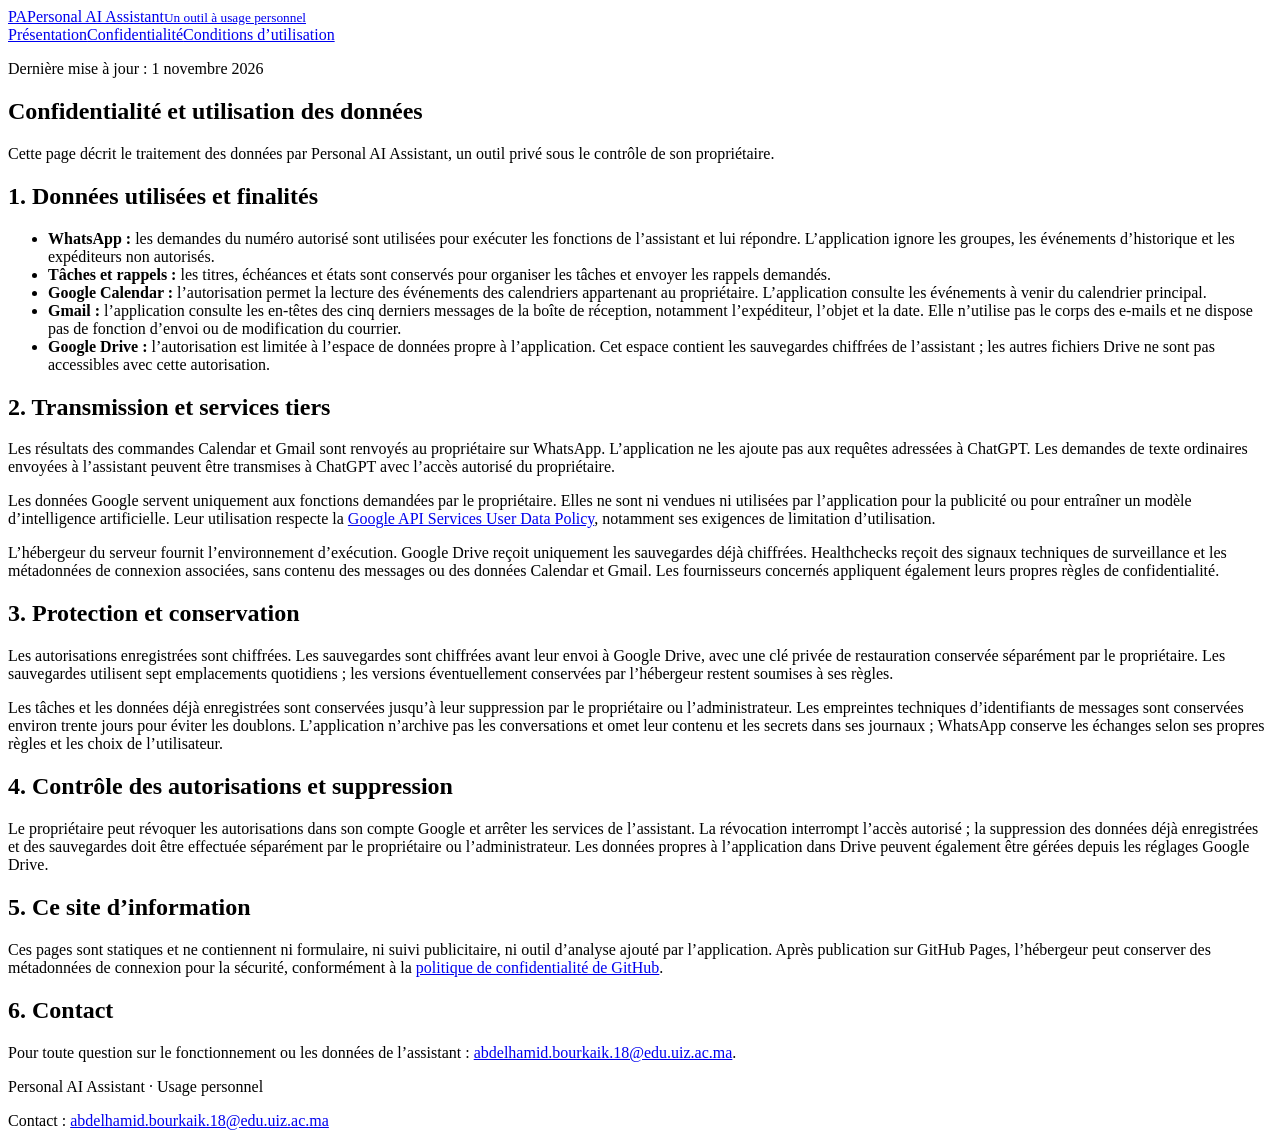
==== privacy.html @ a57219ab "Create privacy.html" ====
<!doctype html><html lang="fr"><head><meta charset="utf-8"><meta name="viewport" content="width=device-width, initial-scale=1"><meta name="description" content="Personal AI Assistant : assistant privé pour les tâches, les rappels et la consultation de données Google autorisées."><title>Confidentialité · Personal AI Assistant</title><link rel="stylesheet" href="styles.css"></head><body><header><a class="brand" href="index.html"><span class="mark" aria-hidden="true">PA</span><span>Personal AI Assistant<small>Un outil à usage personnel</small></span></a><nav aria-label="Navigation principale"><a href="index.html">Présentation</a><a href="privacy.html" aria-current="page">Confidentialité</a><a href="terms.html">Conditions d’utilisation</a></nav></header><main><article class="document"><p class="date">Dernière mise à jour : 1 novembre 2026</p><h1>Confidentialité et utilisation des données</h1><p class="lead">Cette page décrit le traitement des données par Personal AI Assistant, un outil privé sous le contrôle de son propriétaire.</p><h2>1. Données utilisées et finalités</h2><ul><li><strong>WhatsApp :</strong> les demandes du numéro autorisé sont utilisées pour exécuter les fonctions de l’assistant et lui répondre. L’application ignore les groupes, les événements d’historique et les expéditeurs non autorisés.</li><li><strong>Tâches et rappels :</strong> les titres, échéances et états sont conservés pour organiser les tâches et envoyer les rappels demandés.</li><li><strong>Google Calendar :</strong> l’autorisation permet la lecture des événements des calendriers appartenant au propriétaire. L’application consulte les événements à venir du calendrier principal.</li><li><strong>Gmail :</strong> l’application consulte les en-têtes des cinq derniers messages de la boîte de réception, notamment l’expéditeur, l’objet et la date. Elle n’utilise pas le corps des e-mails et ne dispose pas de fonction d’envoi ou de modification du courrier.</li><li><strong>Google Drive :</strong> l’autorisation est limitée à l’espace de données propre à l’application. Cet espace contient les sauvegardes chiffrées de l’assistant ; les autres fichiers Drive ne sont pas accessibles avec cette autorisation.</li></ul><h2>2. Transmission et services tiers</h2><p>Les résultats des commandes Calendar et Gmail sont renvoyés au propriétaire sur WhatsApp. L’application ne les ajoute pas aux requêtes adressées à ChatGPT. Les demandes de texte ordinaires envoyées à l’assistant peuvent être transmises à ChatGPT avec l’accès autorisé du propriétaire.</p><p>Les données Google servent uniquement aux fonctions demandées par le propriétaire. Elles ne sont ni vendues ni utilisées par l’application pour la publicité ou pour entraîner un modèle d’intelligence artificielle. Leur utilisation respecte la <a href="https://developers.google.com/terms/api-services-user-data-policy">Google API Services User Data Policy</a>, notamment ses exigences de limitation d’utilisation.</p><p>L’hébergeur du serveur fournit l’environnement d’exécution. Google Drive reçoit uniquement les sauvegardes déjà chiffrées. Healthchecks reçoit des signaux techniques de surveillance et les métadonnées de connexion associées, sans contenu des messages ou des données Calendar et Gmail. Les fournisseurs concernés appliquent également leurs propres règles de confidentialité.</p><h2>3. Protection et conservation</h2><p>Les autorisations enregistrées sont chiffrées. Les sauvegardes sont chiffrées avant leur envoi à Google Drive, avec une clé privée de restauration conservée séparément par le propriétaire. Les sauvegardes utilisent sept emplacements quotidiens ; les versions éventuellement conservées par l’hébergeur restent soumises à ses règles.</p><p>Les tâches et les données déjà enregistrées sont conservées jusqu’à leur suppression par le propriétaire ou l’administrateur. Les empreintes techniques d’identifiants de messages sont conservées environ trente jours pour éviter les doublons. L’application n’archive pas les conversations et omet leur contenu et les secrets dans ses journaux ; WhatsApp conserve les échanges selon ses propres règles et les choix de l’utilisateur.</p><h2>4. Contrôle des autorisations et suppression</h2><p>Le propriétaire peut révoquer les autorisations dans son compte Google et arrêter les services de l’assistant. La révocation interrompt l’accès autorisé ; la suppression des données déjà enregistrées et des sauvegardes doit être effectuée séparément par le propriétaire ou l’administrateur. Les données propres à l’application dans Drive peuvent également être gérées depuis les réglages Google Drive.</p><h2>5. Ce site d’information</h2><p>Ces pages sont statiques et ne contiennent ni formulaire, ni suivi publicitaire, ni outil d’analyse ajouté par l’application. Après publication sur GitHub Pages, l’hébergeur peut conserver des métadonnées de connexion pour la sécurité, conformément à la <a href="https://docs.github.com/en/site-policy/privacy-policies/github-general-privacy-statement">politique de confidentialité de GitHub</a>.</p><h2>6. Contact</h2><p class="contact">Pour toute question sur le fonctionnement ou les données de l’assistant : <a href="mailto:abdelhamid.bourkaik.18@edu.uiz.ac.ma">abdelhamid.bourkaik.18@edu.uiz.ac.ma</a>.</p></article></main><footer><p>Personal AI Assistant · Usage personnel</p><p class="contact">Contact : <a href="mailto:abdelhamid.bourkaik.18@edu.uiz.ac.ma">abdelhamid.bourkaik.18@edu.uiz.ac.ma</a></p></footer></body></html>
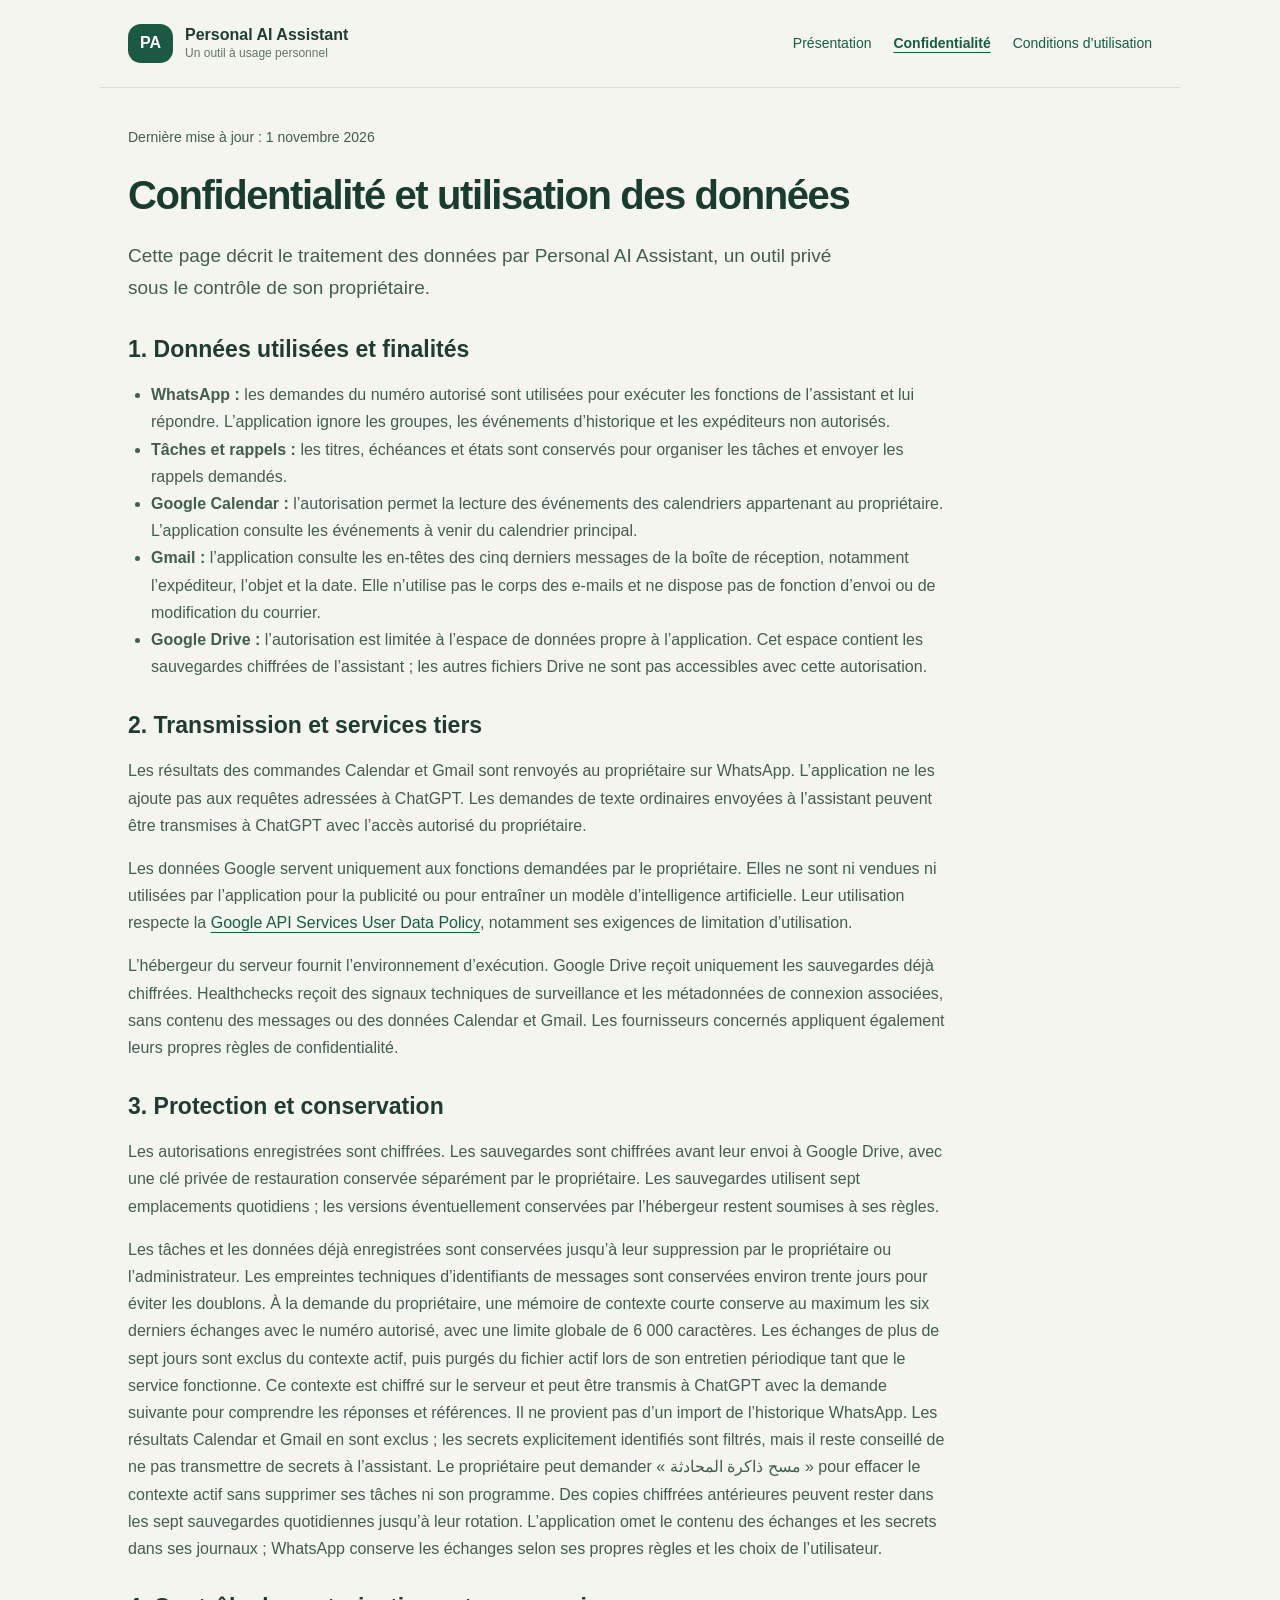
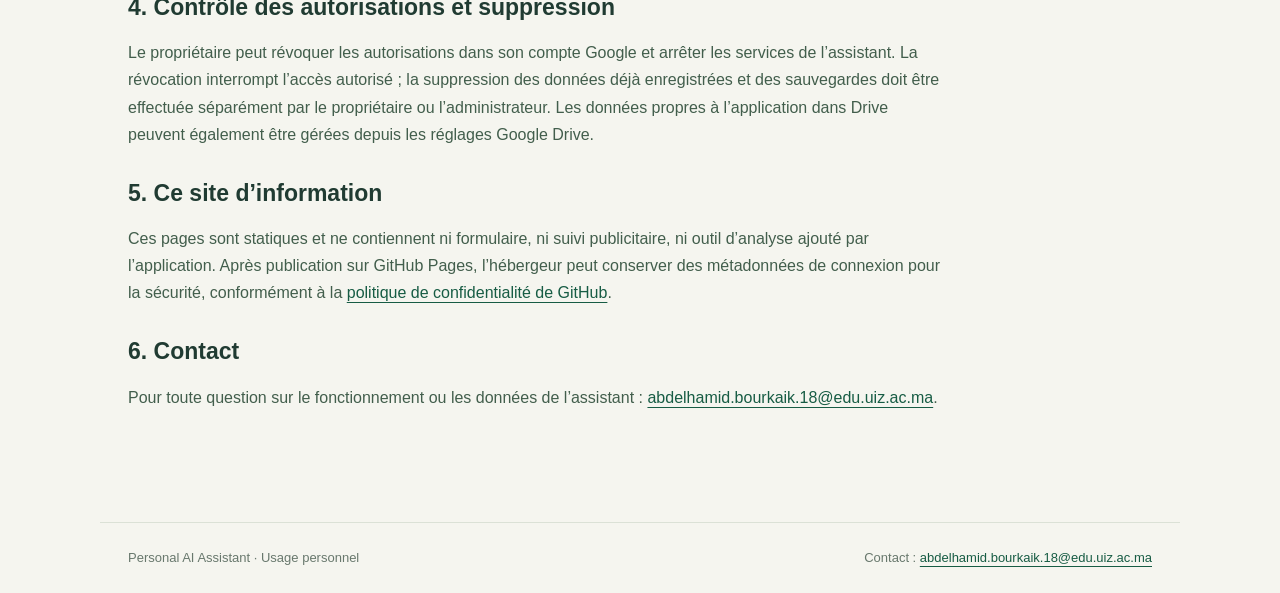
==== commit 9dbcbc7f: "Update privacy.html" ====
--- a/privacy.html
+++ b/privacy.html
@@ -1 +1 @@
-<!doctype html><html lang="fr"><head><meta charset="utf-8"><meta name="viewport" content="width=device-width, initial-scale=1"><meta name="description" content="Personal AI Assistant : assistant privé pour les tâches, les rappels et la consultation de données Google autorisées."><title>Confidentialité · Personal AI Assistant</title><link rel="stylesheet" href="styles.css"></head><body><header><a class="brand" href="index.html"><span class="mark" aria-hidden="true">PA</span><span>Personal AI Assistant<small>Un outil à usage personnel</small></span></a><nav aria-label="Navigation principale"><a href="index.html">Présentation</a><a href="privacy.html" aria-current="page">Confidentialité</a><a href="terms.html">Conditions d’utilisation</a></nav></header><main><article class="document"><p class="date">Dernière mise à jour : 1 novembre 2026</p><h1>Confidentialité et utilisation des données</h1><p class="lead">Cette page décrit le traitement des données par Personal AI Assistant, un outil privé sous le contrôle de son propriétaire.</p><h2>1. Données utilisées et finalités</h2><ul><li><strong>WhatsApp :</strong> les demandes du numéro autorisé sont utilisées pour exécuter les fonctions de l’assistant et lui répondre. L’application ignore les groupes, les événements d’historique et les expéditeurs non autorisés.</li><li><strong>Tâches et rappels :</strong> les titres, échéances et états sont conservés pour organiser les tâches et envoyer les rappels demandés.</li><li><strong>Google Calendar :</strong> l’autorisation permet la lecture des événements des calendriers appartenant au propriétaire. L’application consulte les événements à venir du calendrier principal.</li><li><strong>Gmail :</strong> l’application consulte les en-têtes des cinq derniers messages de la boîte de réception, notamment l’expéditeur, l’objet et la date. Elle n’utilise pas le corps des e-mails et ne dispose pas de fonction d’envoi ou de modification du courrier.</li><li><strong>Google Drive :</strong> l’autorisation est limitée à l’espace de données propre à l’application. Cet espace contient les sauvegardes chiffrées de l’assistant ; les autres fichiers Drive ne sont pas accessibles avec cette autorisation.</li></ul><h2>2. Transmission et services tiers</h2><p>Les résultats des commandes Calendar et Gmail sont renvoyés au propriétaire sur WhatsApp. L’application ne les ajoute pas aux requêtes adressées à ChatGPT. Les demandes de texte ordinaires envoyées à l’assistant peuvent être transmises à ChatGPT avec l’accès autorisé du propriétaire.</p><p>Les données Google servent uniquement aux fonctions demandées par le propriétaire. Elles ne sont ni vendues ni utilisées par l’application pour la publicité ou pour entraîner un modèle d’intelligence artificielle. Leur utilisation respecte la <a href="https://developers.google.com/terms/api-services-user-data-policy">Google API Services User Data Policy</a>, notamment ses exigences de limitation d’utilisation.</p><p>L’hébergeur du serveur fournit l’environnement d’exécution. Google Drive reçoit uniquement les sauvegardes déjà chiffrées. Healthchecks reçoit des signaux techniques de surveillance et les métadonnées de connexion associées, sans contenu des messages ou des données Calendar et Gmail. Les fournisseurs concernés appliquent également leurs propres règles de confidentialité.</p><h2>3. Protection et conservation</h2><p>Les autorisations enregistrées sont chiffrées. Les sauvegardes sont chiffrées avant leur envoi à Google Drive, avec une clé privée de restauration conservée séparément par le propriétaire. Les sauvegardes utilisent sept emplacements quotidiens ; les versions éventuellement conservées par l’hébergeur restent soumises à ses règles.</p><p>Les tâches et les données déjà enregistrées sont conservées jusqu’à leur suppression par le propriétaire ou l’administrateur. Les empreintes techniques d’identifiants de messages sont conservées environ trente jours pour éviter les doublons. L’application n’archive pas les conversations et omet leur contenu et les secrets dans ses journaux ; WhatsApp conserve les échanges selon ses propres règles et les choix de l’utilisateur.</p><h2>4. Contrôle des autorisations et suppression</h2><p>Le propriétaire peut révoquer les autorisations dans son compte Google et arrêter les services de l’assistant. La révocation interrompt l’accès autorisé ; la suppression des données déjà enregistrées et des sauvegardes doit être effectuée séparément par le propriétaire ou l’administrateur. Les données propres à l’application dans Drive peuvent également être gérées depuis les réglages Google Drive.</p><h2>5. Ce site d’information</h2><p>Ces pages sont statiques et ne contiennent ni formulaire, ni suivi publicitaire, ni outil d’analyse ajouté par l’application. Après publication sur GitHub Pages, l’hébergeur peut conserver des métadonnées de connexion pour la sécurité, conformément à la <a href="https://docs.github.com/en/site-policy/privacy-policies/github-general-privacy-statement">politique de confidentialité de GitHub</a>.</p><h2>6. Contact</h2><p class="contact">Pour toute question sur le fonctionnement ou les données de l’assistant : <a href="mailto:abdelhamid.bourkaik.18@edu.uiz.ac.ma">abdelhamid.bourkaik.18@edu.uiz.ac.ma</a>.</p></article></main><footer><p>Personal AI Assistant · Usage personnel</p><p class="contact">Contact : <a href="mailto:abdelhamid.bourkaik.18@edu.uiz.ac.ma">abdelhamid.bourkaik.18@edu.uiz.ac.ma</a></p></footer></body></html>
+<!doctype html><html lang="fr"><head><meta charset="utf-8"><meta name="viewport" content="width=device-width, initial-scale=1"><meta name="description" content="Personal AI Assistant : assistant privé pour les tâches, les rappels et la consultation de données Google autorisées."><title>Confidentialité · Personal AI Assistant</title><link rel="stylesheet" href="styles.css"></head><body><header><a class="brand" href="index.html"><span class="mark" aria-hidden="true">PA</span><span>Personal AI Assistant<small>Un outil à usage personnel</small></span></a><nav aria-label="Navigation principale"><a href="index.html">Présentation</a><a href="privacy.html" aria-current="page">Confidentialité</a><a href="terms.html">Conditions d’utilisation</a></nav></header><main><article class="document"><p class="date">Dernière mise à jour : 1 novembre 2026</p><h1>Confidentialité et utilisation des données</h1><p class="lead">Cette page décrit le traitement des données par Personal AI Assistant, un outil privé sous le contrôle de son propriétaire.</p><h2>1. Données utilisées et finalités</h2><ul><li><strong>WhatsApp :</strong> les demandes du numéro autorisé sont utilisées pour exécuter les fonctions de l’assistant et lui répondre. L’application ignore les groupes, les événements d’historique et les expéditeurs non autorisés.</li><li><strong>Tâches et rappels :</strong> les titres, échéances et états sont conservés pour organiser les tâches et envoyer les rappels demandés.</li><li><strong>Google Calendar :</strong> l’autorisation permet la lecture des événements des calendriers appartenant au propriétaire. L’application consulte les événements à venir du calendrier principal.</li><li><strong>Gmail :</strong> l’application consulte les en-têtes des cinq derniers messages de la boîte de réception, notamment l’expéditeur, l’objet et la date. Elle n’utilise pas le corps des e-mails et ne dispose pas de fonction d’envoi ou de modification du courrier.</li><li><strong>Google Drive :</strong> l’autorisation est limitée à l’espace de données propre à l’application. Cet espace contient les sauvegardes chiffrées de l’assistant ; les autres fichiers Drive ne sont pas accessibles avec cette autorisation.</li></ul><h2>2. Transmission et services tiers</h2><p>Les résultats des commandes Calendar et Gmail sont renvoyés au propriétaire sur WhatsApp. L’application ne les ajoute pas aux requêtes adressées à ChatGPT. Les demandes de texte ordinaires envoyées à l’assistant peuvent être transmises à ChatGPT avec l’accès autorisé du propriétaire.</p><p>Les données Google servent uniquement aux fonctions demandées par le propriétaire. Elles ne sont ni vendues ni utilisées par l’application pour la publicité ou pour entraîner un modèle d’intelligence artificielle. Leur utilisation respecte la <a href="https://developers.google.com/terms/api-services-user-data-policy">Google API Services User Data Policy</a>, notamment ses exigences de limitation d’utilisation.</p><p>L’hébergeur du serveur fournit l’environnement d’exécution. Google Drive reçoit uniquement les sauvegardes déjà chiffrées. Healthchecks reçoit des signaux techniques de surveillance et les métadonnées de connexion associées, sans contenu des messages ou des données Calendar et Gmail. Les fournisseurs concernés appliquent également leurs propres règles de confidentialité.</p><h2>3. Protection et conservation</h2><p>Les autorisations enregistrées sont chiffrées. Les sauvegardes sont chiffrées avant leur envoi à Google Drive, avec une clé privée de restauration conservée séparément par le propriétaire. Les sauvegardes utilisent sept emplacements quotidiens ; les versions éventuellement conservées par l’hébergeur restent soumises à ses règles.</p><p>Les tâches et les données déjà enregistrées sont conservées jusqu’à leur suppression par le propriétaire ou l’administrateur. Les empreintes techniques d’identifiants de messages sont conservées environ trente jours pour éviter les doublons. À la demande du propriétaire, une mémoire de contexte courte conserve au maximum les six derniers échanges avec le numéro autorisé, avec une limite globale de 6 000 caractères. Les échanges de plus de sept jours sont exclus du contexte actif, puis purgés du fichier actif lors de son entretien périodique tant que le service fonctionne. Ce contexte est chiffré sur le serveur et peut être transmis à ChatGPT avec la demande suivante pour comprendre les réponses et références. Il ne provient pas d’un import de l’historique WhatsApp. Les résultats Calendar et Gmail en sont exclus ; les secrets explicitement identifiés sont filtrés, mais il reste conseillé de ne pas transmettre de secrets à l’assistant. Le propriétaire peut demander « مسح ذاكرة المحادثة » pour effacer le contexte actif sans supprimer ses tâches ni son programme. Des copies chiffrées antérieures peuvent rester dans les sept sauvegardes quotidiennes jusqu’à leur rotation. L’application omet le contenu des échanges et les secrets dans ses journaux ; WhatsApp conserve les échanges selon ses propres règles et les choix de l’utilisateur.</p><h2>4. Contrôle des autorisations et suppression</h2><p>Le propriétaire peut révoquer les autorisations dans son compte Google et arrêter les services de l’assistant. La révocation interrompt l’accès autorisé ; la suppression des données déjà enregistrées et des sauvegardes doit être effectuée séparément par le propriétaire ou l’administrateur. Les données propres à l’application dans Drive peuvent également être gérées depuis les réglages Google Drive.</p><h2>5. Ce site d’information</h2><p>Ces pages sont statiques et ne contiennent ni formulaire, ni suivi publicitaire, ni outil d’analyse ajouté par l’application. Après publication sur GitHub Pages, l’hébergeur peut conserver des métadonnées de connexion pour la sécurité, conformément à la <a href="https://docs.github.com/en/site-policy/privacy-policies/github-general-privacy-statement">politique de confidentialité de GitHub</a>.</p><h2>6. Contact</h2><p class="contact">Pour toute question sur le fonctionnement ou les données de l’assistant : <a href="mailto:abdelhamid.bourkaik.18@edu.uiz.ac.ma">abdelhamid.bourkaik.18@edu.uiz.ac.ma</a>.</p></article></main><footer><p>Personal AI Assistant · Usage personnel</p><p class="contact">Contact : <a href="mailto:abdelhamid.bourkaik.18@edu.uiz.ac.ma">abdelhamid.bourkaik.18@edu.uiz.ac.ma</a></p></footer></body></html>
--- a/styles.css
+++ b/styles.css
@@ -0,0 +1 @@
+*{box-sizing:border-box}html{color-scheme:light}body{margin:0;background:#f5f5ef;color:#203b32;font-family:Segoe UI,Arial,sans-serif;line-height:1.7}a{color:#175c44;text-underline-offset:4px}a:hover{color:#0a3e2c}a:focus-visible{outline:3px solid #d7ac50;outline-offset:5px}header,main,footer{max-width:1080px;margin:auto;padding:24px 28px}header{display:flex;align-items:center;justify-content:space-between;gap:24px;border-bottom:1px solid #dbe1d6}.brand{display:flex;gap:12px;align-items:center;color:#203b32;text-decoration:none;font-weight:700;line-height:1.3}.mark{background:#1b5944;color:white;border-radius:13px;padding:9px 12px;font-size:16px}.brand small{display:block;font-size:12px;font-weight:400;color:#627468}nav{display:flex;gap:22px;font-size:14px;flex-wrap:wrap}nav a{text-decoration:none}nav a[aria-current=page]{font-weight:700;text-decoration:underline}.hero{padding:60px 0 36px;max-width:840px}.tag{font-size:12px;letter-spacing:.07em;text-transform:uppercase;background:#e4eddf;color:#345b3d;border:1px solid #cbdcc6;display:inline-block;border-radius:30px;padding:5px 13px}h1{font-size:clamp(32px,5vw,52px);line-height:1.15;letter-spacing:-1.4px;margin:22px 0;color:#193c2e}h2{font-size:23px;line-height:1.35;margin:30px 0 10px}h3{font-size:18px;margin:0 0 10px}.lead{font-size:19px;color:#526759;max-width:740px}.grid{display:grid;grid-template-columns:repeat(3,1fr);gap:18px;margin:10px 0 32px}.card{background:#fff;border:1px solid #dce4d8;border-radius:18px;padding:26px}.number{font-size:12px;font-weight:700;color:#66846a;margin-bottom:16px;display:block}.card p{margin-bottom:0;color:#5c6e61}.note{background:#e9eee2;border-left:4px solid #6d8c66;border-radius:0 14px 14px 0;padding:24px 28px;margin:26px 0}.note h2{margin:0 0 10px;font-size:20px}.document{max-width:820px;padding-bottom:36px}.document h1{font-size:40px}.document p,.document li{color:#425e4c}.document ul{padding-left:23px}footer{border-top:1px solid #dbe1d6;margin-top:35px;font-size:13px;color:#68786d;display:flex;gap:22px;justify-content:space-between;flex-wrap:wrap}footer p{margin:0}.date{color:#6c7b6c;font-size:14px}.contact{overflow-wrap:anywhere}.link-row{display:flex;gap:24px;flex-wrap:wrap;margin:25px 0}@media(max-width:680px){header{align-items:flex-start;flex-direction:column;gap:18px}header,main,footer{padding:20px}.hero{padding:35px 0 20px}.grid{grid-template-columns:1fr;gap:12px}.card{padding:22px}.lead{font-size:17px}.document h1{font-size:32px}.note{padding:20px}nav{gap:18px}footer{margin-top:20px}}
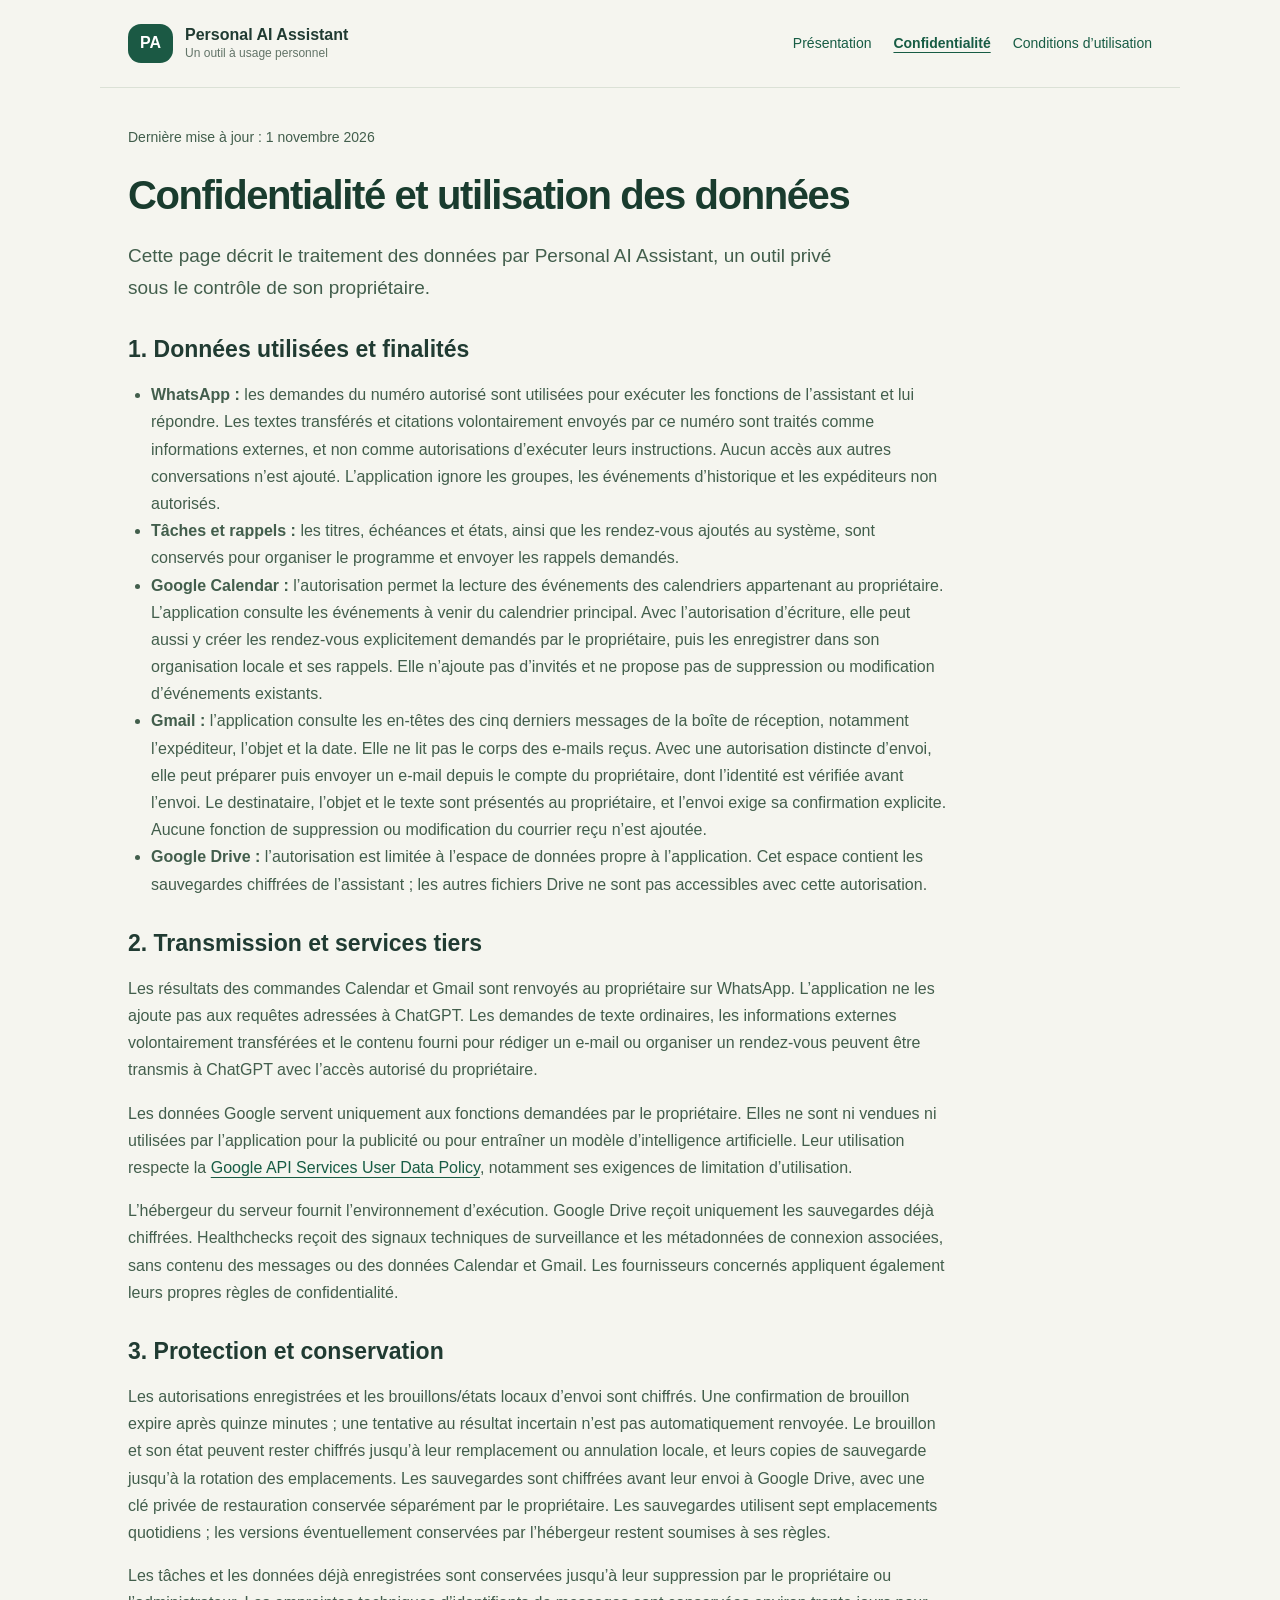
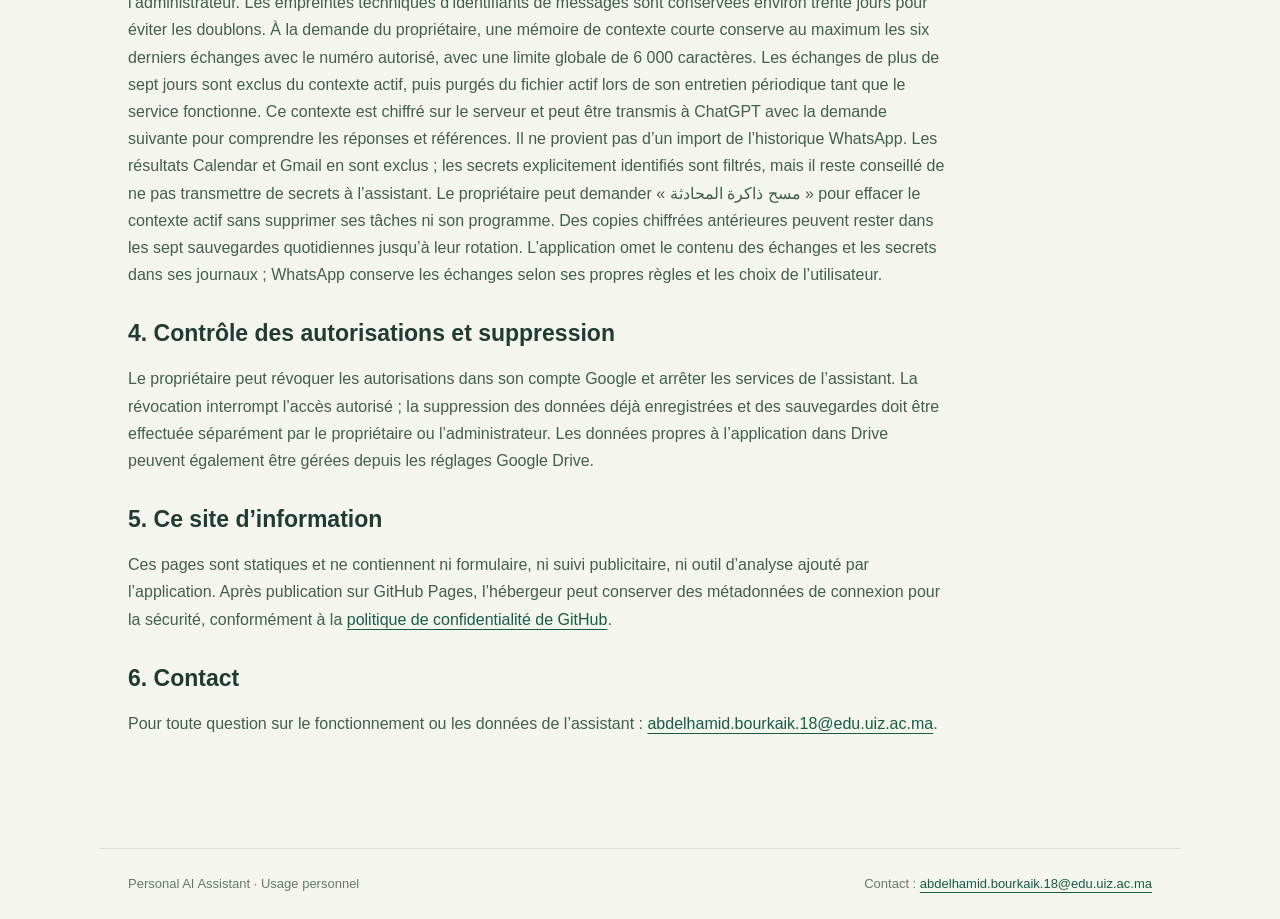
==== commit 2c709130: "Update privacy.html" ====
--- a/privacy.html
+++ b/privacy.html
@@ -1 +1 @@
-<!doctype html><html lang="fr"><head><meta charset="utf-8"><meta name="viewport" content="width=device-width, initial-scale=1"><meta name="description" content="Personal AI Assistant : assistant privé pour les tâches, les rappels et la consultation de données Google autorisées."><title>Confidentialité · Personal AI Assistant</title><link rel="stylesheet" href="styles.css"></head><body><header><a class="brand" href="index.html"><span class="mark" aria-hidden="true">PA</span><span>Personal AI Assistant<small>Un outil à usage personnel</small></span></a><nav aria-label="Navigation principale"><a href="index.html">Présentation</a><a href="privacy.html" aria-current="page">Confidentialité</a><a href="terms.html">Conditions d’utilisation</a></nav></header><main><article class="document"><p class="date">Dernière mise à jour : 1 novembre 2026</p><h1>Confidentialité et utilisation des données</h1><p class="lead">Cette page décrit le traitement des données par Personal AI Assistant, un outil privé sous le contrôle de son propriétaire.</p><h2>1. Données utilisées et finalités</h2><ul><li><strong>WhatsApp :</strong> les demandes du numéro autorisé sont utilisées pour exécuter les fonctions de l’assistant et lui répondre. L’application ignore les groupes, les événements d’historique et les expéditeurs non autorisés.</li><li><strong>Tâches et rappels :</strong> les titres, échéances et états sont conservés pour organiser les tâches et envoyer les rappels demandés.</li><li><strong>Google Calendar :</strong> l’autorisation permet la lecture des événements des calendriers appartenant au propriétaire. L’application consulte les événements à venir du calendrier principal.</li><li><strong>Gmail :</strong> l’application consulte les en-têtes des cinq derniers messages de la boîte de réception, notamment l’expéditeur, l’objet et la date. Elle n’utilise pas le corps des e-mails et ne dispose pas de fonction d’envoi ou de modification du courrier.</li><li><strong>Google Drive :</strong> l’autorisation est limitée à l’espace de données propre à l’application. Cet espace contient les sauvegardes chiffrées de l’assistant ; les autres fichiers Drive ne sont pas accessibles avec cette autorisation.</li></ul><h2>2. Transmission et services tiers</h2><p>Les résultats des commandes Calendar et Gmail sont renvoyés au propriétaire sur WhatsApp. L’application ne les ajoute pas aux requêtes adressées à ChatGPT. Les demandes de texte ordinaires envoyées à l’assistant peuvent être transmises à ChatGPT avec l’accès autorisé du propriétaire.</p><p>Les données Google servent uniquement aux fonctions demandées par le propriétaire. Elles ne sont ni vendues ni utilisées par l’application pour la publicité ou pour entraîner un modèle d’intelligence artificielle. Leur utilisation respecte la <a href="https://developers.google.com/terms/api-services-user-data-policy">Google API Services User Data Policy</a>, notamment ses exigences de limitation d’utilisation.</p><p>L’hébergeur du serveur fournit l’environnement d’exécution. Google Drive reçoit uniquement les sauvegardes déjà chiffrées. Healthchecks reçoit des signaux techniques de surveillance et les métadonnées de connexion associées, sans contenu des messages ou des données Calendar et Gmail. Les fournisseurs concernés appliquent également leurs propres règles de confidentialité.</p><h2>3. Protection et conservation</h2><p>Les autorisations enregistrées sont chiffrées. Les sauvegardes sont chiffrées avant leur envoi à Google Drive, avec une clé privée de restauration conservée séparément par le propriétaire. Les sauvegardes utilisent sept emplacements quotidiens ; les versions éventuellement conservées par l’hébergeur restent soumises à ses règles.</p><p>Les tâches et les données déjà enregistrées sont conservées jusqu’à leur suppression par le propriétaire ou l’administrateur. Les empreintes techniques d’identifiants de messages sont conservées environ trente jours pour éviter les doublons. À la demande du propriétaire, une mémoire de contexte courte conserve au maximum les six derniers échanges avec le numéro autorisé, avec une limite globale de 6 000 caractères. Les échanges de plus de sept jours sont exclus du contexte actif, puis purgés du fichier actif lors de son entretien périodique tant que le service fonctionne. Ce contexte est chiffré sur le serveur et peut être transmis à ChatGPT avec la demande suivante pour comprendre les réponses et références. Il ne provient pas d’un import de l’historique WhatsApp. Les résultats Calendar et Gmail en sont exclus ; les secrets explicitement identifiés sont filtrés, mais il reste conseillé de ne pas transmettre de secrets à l’assistant. Le propriétaire peut demander « مسح ذاكرة المحادثة » pour effacer le contexte actif sans supprimer ses tâches ni son programme. Des copies chiffrées antérieures peuvent rester dans les sept sauvegardes quotidiennes jusqu’à leur rotation. L’application omet le contenu des échanges et les secrets dans ses journaux ; WhatsApp conserve les échanges selon ses propres règles et les choix de l’utilisateur.</p><h2>4. Contrôle des autorisations et suppression</h2><p>Le propriétaire peut révoquer les autorisations dans son compte Google et arrêter les services de l’assistant. La révocation interrompt l’accès autorisé ; la suppression des données déjà enregistrées et des sauvegardes doit être effectuée séparément par le propriétaire ou l’administrateur. Les données propres à l’application dans Drive peuvent également être gérées depuis les réglages Google Drive.</p><h2>5. Ce site d’information</h2><p>Ces pages sont statiques et ne contiennent ni formulaire, ni suivi publicitaire, ni outil d’analyse ajouté par l’application. Après publication sur GitHub Pages, l’hébergeur peut conserver des métadonnées de connexion pour la sécurité, conformément à la <a href="https://docs.github.com/en/site-policy/privacy-policies/github-general-privacy-statement">politique de confidentialité de GitHub</a>.</p><h2>6. Contact</h2><p class="contact">Pour toute question sur le fonctionnement ou les données de l’assistant : <a href="mailto:abdelhamid.bourkaik.18@edu.uiz.ac.ma">abdelhamid.bourkaik.18@edu.uiz.ac.ma</a>.</p></article></main><footer><p>Personal AI Assistant · Usage personnel</p><p class="contact">Contact : <a href="mailto:abdelhamid.bourkaik.18@edu.uiz.ac.ma">abdelhamid.bourkaik.18@edu.uiz.ac.ma</a></p></footer></body></html>
+<!doctype html><html lang="fr"><head><meta charset="utf-8"><meta name="viewport" content="width=device-width, initial-scale=1"><meta name="description" content="Personal AI Assistant : assistant privé pour les tâches, les rappels et la consultation de données Google autorisées."><title>Confidentialité · Personal AI Assistant</title><link rel="stylesheet" href="styles.css"></head><body><header><a class="brand" href="index.html"><span class="mark" aria-hidden="true">PA</span><span>Personal AI Assistant<small>Un outil à usage personnel</small></span></a><nav aria-label="Navigation principale"><a href="index.html">Présentation</a><a href="privacy.html" aria-current="page">Confidentialité</a><a href="terms.html">Conditions d’utilisation</a></nav></header><main><article class="document"><p class="date">Dernière mise à jour : 1 novembre 2026</p><h1>Confidentialité et utilisation des données</h1><p class="lead">Cette page décrit le traitement des données par Personal AI Assistant, un outil privé sous le contrôle de son propriétaire.</p><h2>1. Données utilisées et finalités</h2><ul><li><strong>WhatsApp :</strong> les demandes du numéro autorisé sont utilisées pour exécuter les fonctions de l’assistant et lui répondre. Les textes transférés et citations volontairement envoyés par ce numéro sont traités comme informations externes, et non comme autorisations d’exécuter leurs instructions. Aucun accès aux autres conversations n’est ajouté. L’application ignore les groupes, les événements d’historique et les expéditeurs non autorisés.</li><li><strong>Tâches et rappels :</strong> les titres, échéances et états, ainsi que les rendez-vous ajoutés au système, sont conservés pour organiser le programme et envoyer les rappels demandés.</li><li><strong>Google Calendar :</strong> l’autorisation permet la lecture des événements des calendriers appartenant au propriétaire. L’application consulte les événements à venir du calendrier principal. Avec l’autorisation d’écriture, elle peut aussi y créer les rendez-vous explicitement demandés par le propriétaire, puis les enregistrer dans son organisation locale et ses rappels. Elle n’ajoute pas d’invités et ne propose pas de suppression ou modification d’événements existants.</li><li><strong>Gmail :</strong> l’application consulte les en-têtes des cinq derniers messages de la boîte de réception, notamment l’expéditeur, l’objet et la date. Elle ne lit pas le corps des e-mails reçus. Avec une autorisation distincte d’envoi, elle peut préparer puis envoyer un e-mail depuis le compte du propriétaire, dont l’identité est vérifiée avant l’envoi. Le destinataire, l’objet et le texte sont présentés au propriétaire, et l’envoi exige sa confirmation explicite. Aucune fonction de suppression ou modification du courrier reçu n’est ajoutée.</li><li><strong>Google Drive :</strong> l’autorisation est limitée à l’espace de données propre à l’application. Cet espace contient les sauvegardes chiffrées de l’assistant ; les autres fichiers Drive ne sont pas accessibles avec cette autorisation.</li></ul><h2>2. Transmission et services tiers</h2><p>Les résultats des commandes Calendar et Gmail sont renvoyés au propriétaire sur WhatsApp. L’application ne les ajoute pas aux requêtes adressées à ChatGPT. Les demandes de texte ordinaires, les informations externes volontairement transférées et le contenu fourni pour rédiger un e-mail ou organiser un rendez-vous peuvent être transmis à ChatGPT avec l’accès autorisé du propriétaire.</p><p>Les données Google servent uniquement aux fonctions demandées par le propriétaire. Elles ne sont ni vendues ni utilisées par l’application pour la publicité ou pour entraîner un modèle d’intelligence artificielle. Leur utilisation respecte la <a href="https://developers.google.com/terms/api-services-user-data-policy">Google API Services User Data Policy</a>, notamment ses exigences de limitation d’utilisation.</p><p>L’hébergeur du serveur fournit l’environnement d’exécution. Google Drive reçoit uniquement les sauvegardes déjà chiffrées. Healthchecks reçoit des signaux techniques de surveillance et les métadonnées de connexion associées, sans contenu des messages ou des données Calendar et Gmail. Les fournisseurs concernés appliquent également leurs propres règles de confidentialité.</p><h2>3. Protection et conservation</h2><p>Les autorisations enregistrées et les brouillons/états locaux d’envoi sont chiffrés. Une confirmation de brouillon expire après quinze minutes ; une tentative au résultat incertain n’est pas automatiquement renvoyée. Le brouillon et son état peuvent rester chiffrés jusqu’à leur remplacement ou annulation locale, et leurs copies de sauvegarde jusqu’à la rotation des emplacements. Les sauvegardes sont chiffrées avant leur envoi à Google Drive, avec une clé privée de restauration conservée séparément par le propriétaire. Les sauvegardes utilisent sept emplacements quotidiens ; les versions éventuellement conservées par l’hébergeur restent soumises à ses règles.</p><p>Les tâches et les données déjà enregistrées sont conservées jusqu’à leur suppression par le propriétaire ou l’administrateur. Les empreintes techniques d’identifiants de messages sont conservées environ trente jours pour éviter les doublons. À la demande du propriétaire, une mémoire de contexte courte conserve au maximum les six derniers échanges avec le numéro autorisé, avec une limite globale de 6 000 caractères. Les échanges de plus de sept jours sont exclus du contexte actif, puis purgés du fichier actif lors de son entretien périodique tant que le service fonctionne. Ce contexte est chiffré sur le serveur et peut être transmis à ChatGPT avec la demande suivante pour comprendre les réponses et références. Il ne provient pas d’un import de l’historique WhatsApp. Les résultats Calendar et Gmail en sont exclus ; les secrets explicitement identifiés sont filtrés, mais il reste conseillé de ne pas transmettre de secrets à l’assistant. Le propriétaire peut demander « مسح ذاكرة المحادثة » pour effacer le contexte actif sans supprimer ses tâches ni son programme. Des copies chiffrées antérieures peuvent rester dans les sept sauvegardes quotidiennes jusqu’à leur rotation. L’application omet le contenu des échanges et les secrets dans ses journaux ; WhatsApp conserve les échanges selon ses propres règles et les choix de l’utilisateur.</p><h2>4. Contrôle des autorisations et suppression</h2><p>Le propriétaire peut révoquer les autorisations dans son compte Google et arrêter les services de l’assistant. La révocation interrompt l’accès autorisé ; la suppression des données déjà enregistrées et des sauvegardes doit être effectuée séparément par le propriétaire ou l’administrateur. Les données propres à l’application dans Drive peuvent également être gérées depuis les réglages Google Drive.</p><h2>5. Ce site d’information</h2><p>Ces pages sont statiques et ne contiennent ni formulaire, ni suivi publicitaire, ni outil d’analyse ajouté par l’application. Après publication sur GitHub Pages, l’hébergeur peut conserver des métadonnées de connexion pour la sécurité, conformément à la <a href="https://docs.github.com/en/site-policy/privacy-policies/github-general-privacy-statement">politique de confidentialité de GitHub</a>.</p><h2>6. Contact</h2><p class="contact">Pour toute question sur le fonctionnement ou les données de l’assistant : <a href="mailto:abdelhamid.bourkaik.18@edu.uiz.ac.ma">abdelhamid.bourkaik.18@edu.uiz.ac.ma</a>.</p></article></main><footer><p>Personal AI Assistant · Usage personnel</p><p class="contact">Contact : <a href="mailto:abdelhamid.bourkaik.18@edu.uiz.ac.ma">abdelhamid.bourkaik.18@edu.uiz.ac.ma</a></p></footer></body></html>
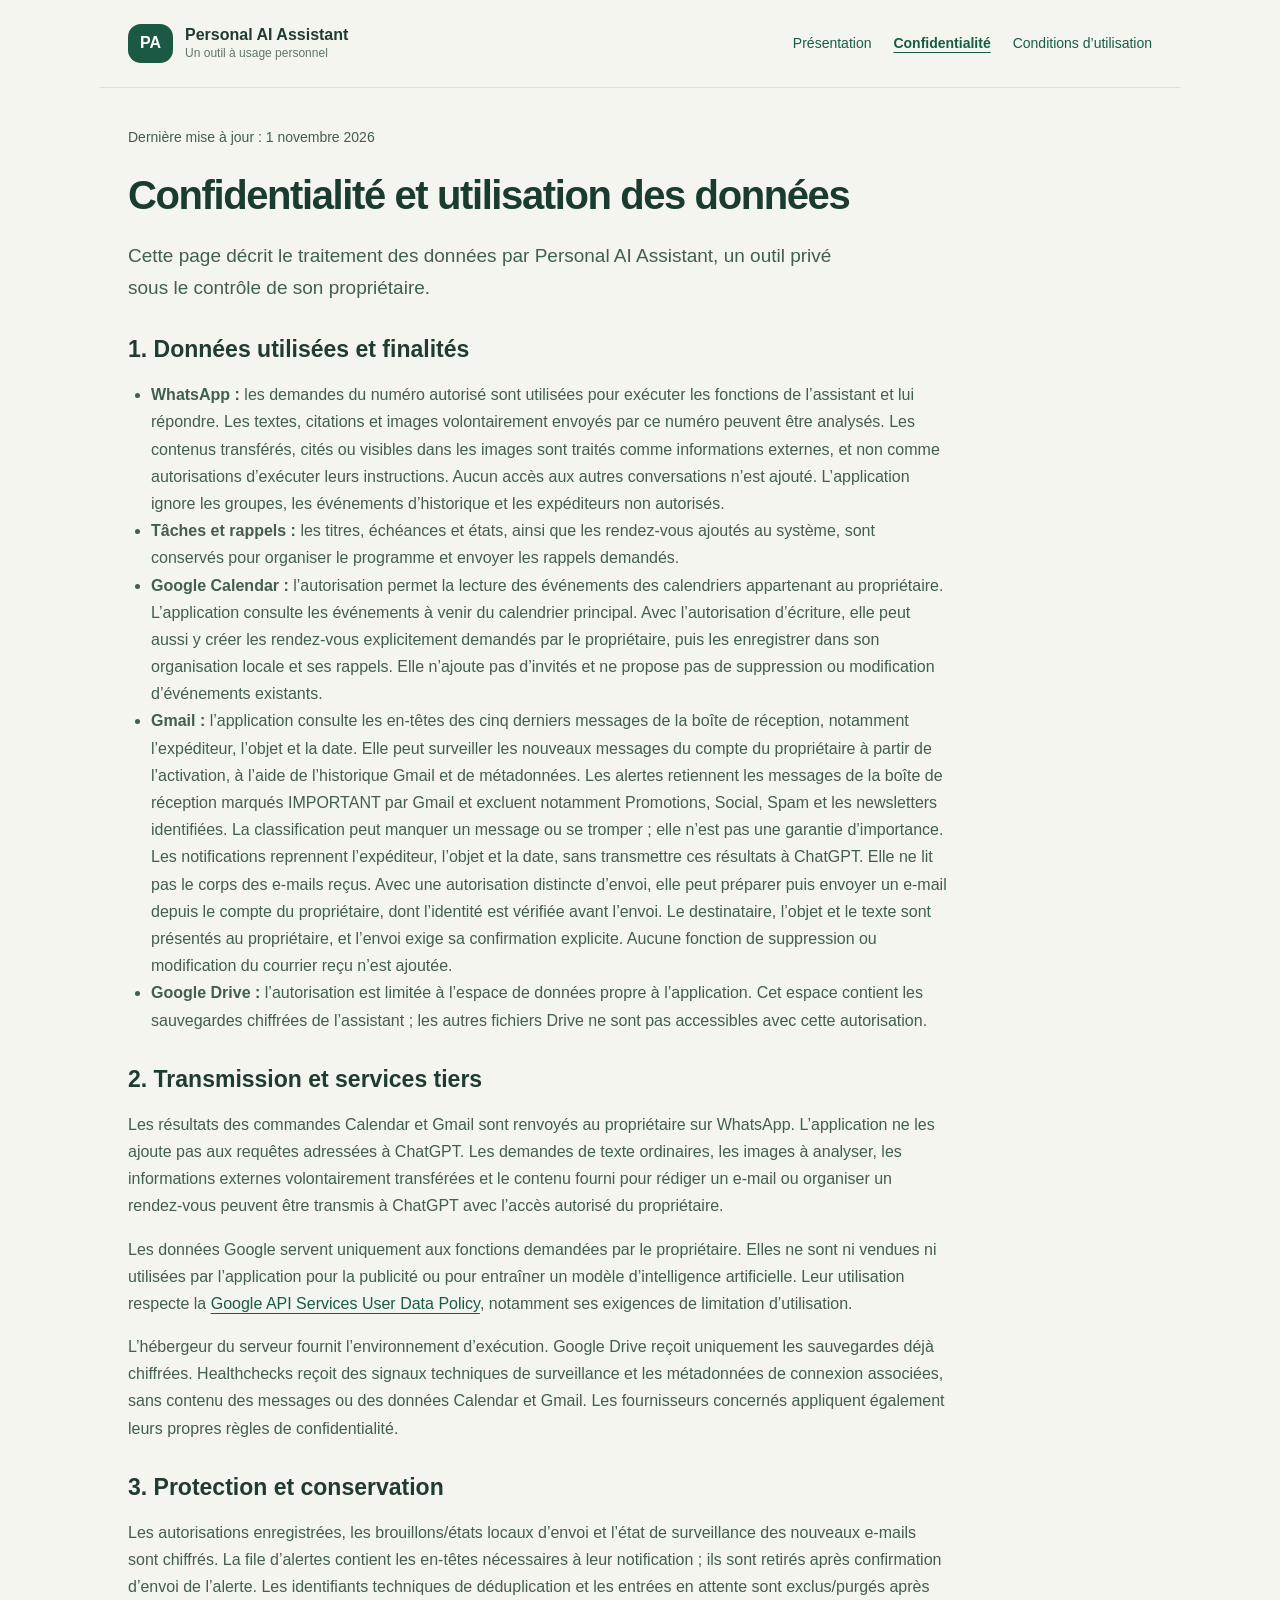
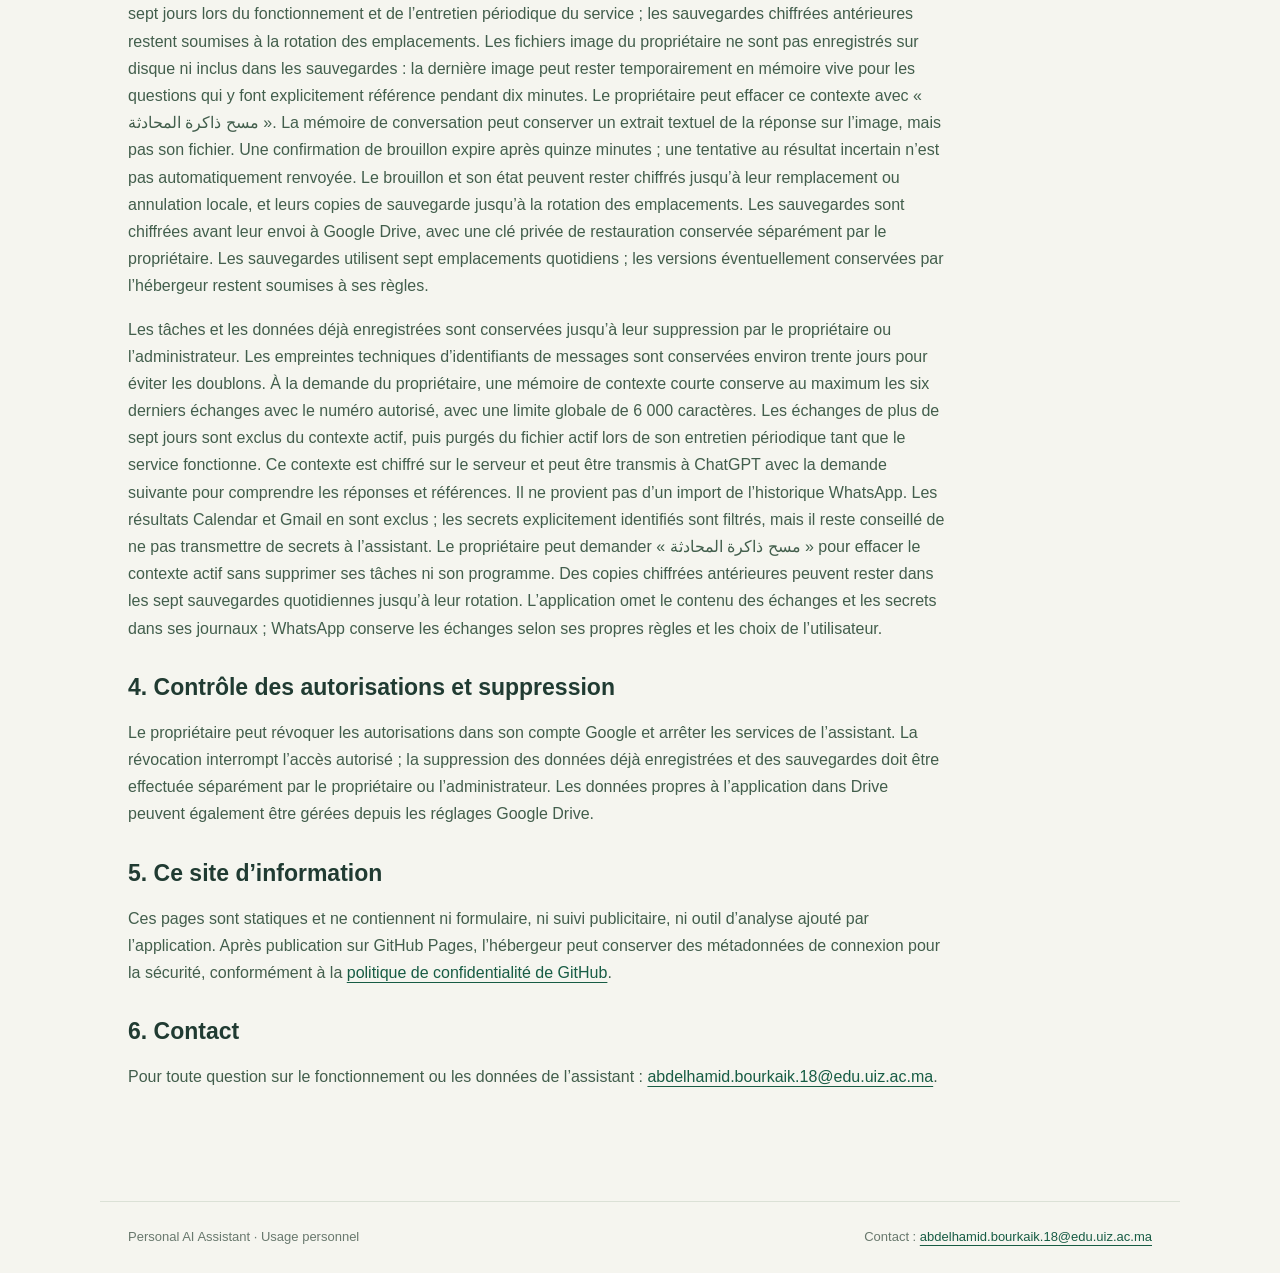
==== commit 486d5c3a: "Update privacy.html" ====
--- a/privacy.html
+++ b/privacy.html
@@ -1 +1 @@
-<!doctype html><html lang="fr"><head><meta charset="utf-8"><meta name="viewport" content="width=device-width, initial-scale=1"><meta name="description" content="Personal AI Assistant : assistant privé pour les tâches, les rappels et la consultation de données Google autorisées."><title>Confidentialité · Personal AI Assistant</title><link rel="stylesheet" href="styles.css"></head><body><header><a class="brand" href="index.html"><span class="mark" aria-hidden="true">PA</span><span>Personal AI Assistant<small>Un outil à usage personnel</small></span></a><nav aria-label="Navigation principale"><a href="index.html">Présentation</a><a href="privacy.html" aria-current="page">Confidentialité</a><a href="terms.html">Conditions d’utilisation</a></nav></header><main><article class="document"><p class="date">Dernière mise à jour : 1 novembre 2026</p><h1>Confidentialité et utilisation des données</h1><p class="lead">Cette page décrit le traitement des données par Personal AI Assistant, un outil privé sous le contrôle de son propriétaire.</p><h2>1. Données utilisées et finalités</h2><ul><li><strong>WhatsApp :</strong> les demandes du numéro autorisé sont utilisées pour exécuter les fonctions de l’assistant et lui répondre. Les textes transférés et citations volontairement envoyés par ce numéro sont traités comme informations externes, et non comme autorisations d’exécuter leurs instructions. Aucun accès aux autres conversations n’est ajouté. L’application ignore les groupes, les événements d’historique et les expéditeurs non autorisés.</li><li><strong>Tâches et rappels :</strong> les titres, échéances et états, ainsi que les rendez-vous ajoutés au système, sont conservés pour organiser le programme et envoyer les rappels demandés.</li><li><strong>Google Calendar :</strong> l’autorisation permet la lecture des événements des calendriers appartenant au propriétaire. L’application consulte les événements à venir du calendrier principal. Avec l’autorisation d’écriture, elle peut aussi y créer les rendez-vous explicitement demandés par le propriétaire, puis les enregistrer dans son organisation locale et ses rappels. Elle n’ajoute pas d’invités et ne propose pas de suppression ou modification d’événements existants.</li><li><strong>Gmail :</strong> l’application consulte les en-têtes des cinq derniers messages de la boîte de réception, notamment l’expéditeur, l’objet et la date. Elle ne lit pas le corps des e-mails reçus. Avec une autorisation distincte d’envoi, elle peut préparer puis envoyer un e-mail depuis le compte du propriétaire, dont l’identité est vérifiée avant l’envoi. Le destinataire, l’objet et le texte sont présentés au propriétaire, et l’envoi exige sa confirmation explicite. Aucune fonction de suppression ou modification du courrier reçu n’est ajoutée.</li><li><strong>Google Drive :</strong> l’autorisation est limitée à l’espace de données propre à l’application. Cet espace contient les sauvegardes chiffrées de l’assistant ; les autres fichiers Drive ne sont pas accessibles avec cette autorisation.</li></ul><h2>2. Transmission et services tiers</h2><p>Les résultats des commandes Calendar et Gmail sont renvoyés au propriétaire sur WhatsApp. L’application ne les ajoute pas aux requêtes adressées à ChatGPT. Les demandes de texte ordinaires, les informations externes volontairement transférées et le contenu fourni pour rédiger un e-mail ou organiser un rendez-vous peuvent être transmis à ChatGPT avec l’accès autorisé du propriétaire.</p><p>Les données Google servent uniquement aux fonctions demandées par le propriétaire. Elles ne sont ni vendues ni utilisées par l’application pour la publicité ou pour entraîner un modèle d’intelligence artificielle. Leur utilisation respecte la <a href="https://developers.google.com/terms/api-services-user-data-policy">Google API Services User Data Policy</a>, notamment ses exigences de limitation d’utilisation.</p><p>L’hébergeur du serveur fournit l’environnement d’exécution. Google Drive reçoit uniquement les sauvegardes déjà chiffrées. Healthchecks reçoit des signaux techniques de surveillance et les métadonnées de connexion associées, sans contenu des messages ou des données Calendar et Gmail. Les fournisseurs concernés appliquent également leurs propres règles de confidentialité.</p><h2>3. Protection et conservation</h2><p>Les autorisations enregistrées et les brouillons/états locaux d’envoi sont chiffrés. Une confirmation de brouillon expire après quinze minutes ; une tentative au résultat incertain n’est pas automatiquement renvoyée. Le brouillon et son état peuvent rester chiffrés jusqu’à leur remplacement ou annulation locale, et leurs copies de sauvegarde jusqu’à la rotation des emplacements. Les sauvegardes sont chiffrées avant leur envoi à Google Drive, avec une clé privée de restauration conservée séparément par le propriétaire. Les sauvegardes utilisent sept emplacements quotidiens ; les versions éventuellement conservées par l’hébergeur restent soumises à ses règles.</p><p>Les tâches et les données déjà enregistrées sont conservées jusqu’à leur suppression par le propriétaire ou l’administrateur. Les empreintes techniques d’identifiants de messages sont conservées environ trente jours pour éviter les doublons. À la demande du propriétaire, une mémoire de contexte courte conserve au maximum les six derniers échanges avec le numéro autorisé, avec une limite globale de 6 000 caractères. Les échanges de plus de sept jours sont exclus du contexte actif, puis purgés du fichier actif lors de son entretien périodique tant que le service fonctionne. Ce contexte est chiffré sur le serveur et peut être transmis à ChatGPT avec la demande suivante pour comprendre les réponses et références. Il ne provient pas d’un import de l’historique WhatsApp. Les résultats Calendar et Gmail en sont exclus ; les secrets explicitement identifiés sont filtrés, mais il reste conseillé de ne pas transmettre de secrets à l’assistant. Le propriétaire peut demander « مسح ذاكرة المحادثة » pour effacer le contexte actif sans supprimer ses tâches ni son programme. Des copies chiffrées antérieures peuvent rester dans les sept sauvegardes quotidiennes jusqu’à leur rotation. L’application omet le contenu des échanges et les secrets dans ses journaux ; WhatsApp conserve les échanges selon ses propres règles et les choix de l’utilisateur.</p><h2>4. Contrôle des autorisations et suppression</h2><p>Le propriétaire peut révoquer les autorisations dans son compte Google et arrêter les services de l’assistant. La révocation interrompt l’accès autorisé ; la suppression des données déjà enregistrées et des sauvegardes doit être effectuée séparément par le propriétaire ou l’administrateur. Les données propres à l’application dans Drive peuvent également être gérées depuis les réglages Google Drive.</p><h2>5. Ce site d’information</h2><p>Ces pages sont statiques et ne contiennent ni formulaire, ni suivi publicitaire, ni outil d’analyse ajouté par l’application. Après publication sur GitHub Pages, l’hébergeur peut conserver des métadonnées de connexion pour la sécurité, conformément à la <a href="https://docs.github.com/en/site-policy/privacy-policies/github-general-privacy-statement">politique de confidentialité de GitHub</a>.</p><h2>6. Contact</h2><p class="contact">Pour toute question sur le fonctionnement ou les données de l’assistant : <a href="mailto:abdelhamid.bourkaik.18@edu.uiz.ac.ma">abdelhamid.bourkaik.18@edu.uiz.ac.ma</a>.</p></article></main><footer><p>Personal AI Assistant · Usage personnel</p><p class="contact">Contact : <a href="mailto:abdelhamid.bourkaik.18@edu.uiz.ac.ma">abdelhamid.bourkaik.18@edu.uiz.ac.ma</a></p></footer></body></html>
+<!doctype html><html lang="fr"><head><meta charset="utf-8"><meta name="viewport" content="width=device-width, initial-scale=1"><meta name="description" content="Personal AI Assistant : assistant privé pour les tâches, les rappels et la consultation de données Google autorisées."><title>Confidentialité · Personal AI Assistant</title><link rel="stylesheet" href="styles.css"></head><body><header><a class="brand" href="index.html"><span class="mark" aria-hidden="true">PA</span><span>Personal AI Assistant<small>Un outil à usage personnel</small></span></a><nav aria-label="Navigation principale"><a href="index.html">Présentation</a><a href="privacy.html" aria-current="page">Confidentialité</a><a href="terms.html">Conditions d’utilisation</a></nav></header><main><article class="document"><p class="date">Dernière mise à jour : 1 novembre 2026</p><h1>Confidentialité et utilisation des données</h1><p class="lead">Cette page décrit le traitement des données par Personal AI Assistant, un outil privé sous le contrôle de son propriétaire.</p><h2>1. Données utilisées et finalités</h2><ul><li><strong>WhatsApp :</strong> les demandes du numéro autorisé sont utilisées pour exécuter les fonctions de l’assistant et lui répondre. Les textes, citations et images volontairement envoyés par ce numéro peuvent être analysés. Les contenus transférés, cités ou visibles dans les images sont traités comme informations externes, et non comme autorisations d’exécuter leurs instructions. Aucun accès aux autres conversations n’est ajouté. L’application ignore les groupes, les événements d’historique et les expéditeurs non autorisés.</li><li><strong>Tâches et rappels :</strong> les titres, échéances et états, ainsi que les rendez-vous ajoutés au système, sont conservés pour organiser le programme et envoyer les rappels demandés.</li><li><strong>Google Calendar :</strong> l’autorisation permet la lecture des événements des calendriers appartenant au propriétaire. L’application consulte les événements à venir du calendrier principal. Avec l’autorisation d’écriture, elle peut aussi y créer les rendez-vous explicitement demandés par le propriétaire, puis les enregistrer dans son organisation locale et ses rappels. Elle n’ajoute pas d’invités et ne propose pas de suppression ou modification d’événements existants.</li><li><strong>Gmail :</strong> l’application consulte les en-têtes des cinq derniers messages de la boîte de réception, notamment l’expéditeur, l’objet et la date. Elle peut surveiller les nouveaux messages du compte du propriétaire à partir de l’activation, à l’aide de l’historique Gmail et de métadonnées. Les alertes retiennent les messages de la boîte de réception marqués IMPORTANT par Gmail et excluent notamment Promotions, Social, Spam et les newsletters identifiées. La classification peut manquer un message ou se tromper ; elle n’est pas une garantie d’importance. Les notifications reprennent l’expéditeur, l’objet et la date, sans transmettre ces résultats à ChatGPT. Elle ne lit pas le corps des e-mails reçus. Avec une autorisation distincte d’envoi, elle peut préparer puis envoyer un e-mail depuis le compte du propriétaire, dont l’identité est vérifiée avant l’envoi. Le destinataire, l’objet et le texte sont présentés au propriétaire, et l’envoi exige sa confirmation explicite. Aucune fonction de suppression ou modification du courrier reçu n’est ajoutée.</li><li><strong>Google Drive :</strong> l’autorisation est limitée à l’espace de données propre à l’application. Cet espace contient les sauvegardes chiffrées de l’assistant ; les autres fichiers Drive ne sont pas accessibles avec cette autorisation.</li></ul><h2>2. Transmission et services tiers</h2><p>Les résultats des commandes Calendar et Gmail sont renvoyés au propriétaire sur WhatsApp. L’application ne les ajoute pas aux requêtes adressées à ChatGPT. Les demandes de texte ordinaires, les images à analyser, les informations externes volontairement transférées et le contenu fourni pour rédiger un e-mail ou organiser un rendez-vous peuvent être transmis à ChatGPT avec l’accès autorisé du propriétaire.</p><p>Les données Google servent uniquement aux fonctions demandées par le propriétaire. Elles ne sont ni vendues ni utilisées par l’application pour la publicité ou pour entraîner un modèle d’intelligence artificielle. Leur utilisation respecte la <a href="https://developers.google.com/terms/api-services-user-data-policy">Google API Services User Data Policy</a>, notamment ses exigences de limitation d’utilisation.</p><p>L’hébergeur du serveur fournit l’environnement d’exécution. Google Drive reçoit uniquement les sauvegardes déjà chiffrées. Healthchecks reçoit des signaux techniques de surveillance et les métadonnées de connexion associées, sans contenu des messages ou des données Calendar et Gmail. Les fournisseurs concernés appliquent également leurs propres règles de confidentialité.</p><h2>3. Protection et conservation</h2><p>Les autorisations enregistrées, les brouillons/états locaux d’envoi et l’état de surveillance des nouveaux e-mails sont chiffrés. La file d’alertes contient les en-têtes nécessaires à leur notification ; ils sont retirés après confirmation d’envoi de l’alerte. Les identifiants techniques de déduplication et les entrées en attente sont exclus/purgés après sept jours lors du fonctionnement et de l’entretien périodique du service ; les sauvegardes chiffrées antérieures restent soumises à la rotation des emplacements. Les fichiers image du propriétaire ne sont pas enregistrés sur disque ni inclus dans les sauvegardes : la dernière image peut rester temporairement en mémoire vive pour les questions qui y font explicitement référence pendant dix minutes. Le propriétaire peut effacer ce contexte avec « مسح ذاكرة المحادثة ». La mémoire de conversation peut conserver un extrait textuel de la réponse sur l’image, mais pas son fichier. Une confirmation de brouillon expire après quinze minutes ; une tentative au résultat incertain n’est pas automatiquement renvoyée. Le brouillon et son état peuvent rester chiffrés jusqu’à leur remplacement ou annulation locale, et leurs copies de sauvegarde jusqu’à la rotation des emplacements. Les sauvegardes sont chiffrées avant leur envoi à Google Drive, avec une clé privée de restauration conservée séparément par le propriétaire. Les sauvegardes utilisent sept emplacements quotidiens ; les versions éventuellement conservées par l’hébergeur restent soumises à ses règles.</p><p>Les tâches et les données déjà enregistrées sont conservées jusqu’à leur suppression par le propriétaire ou l’administrateur. Les empreintes techniques d’identifiants de messages sont conservées environ trente jours pour éviter les doublons. À la demande du propriétaire, une mémoire de contexte courte conserve au maximum les six derniers échanges avec le numéro autorisé, avec une limite globale de 6 000 caractères. Les échanges de plus de sept jours sont exclus du contexte actif, puis purgés du fichier actif lors de son entretien périodique tant que le service fonctionne. Ce contexte est chiffré sur le serveur et peut être transmis à ChatGPT avec la demande suivante pour comprendre les réponses et références. Il ne provient pas d’un import de l’historique WhatsApp. Les résultats Calendar et Gmail en sont exclus ; les secrets explicitement identifiés sont filtrés, mais il reste conseillé de ne pas transmettre de secrets à l’assistant. Le propriétaire peut demander « مسح ذاكرة المحادثة » pour effacer le contexte actif sans supprimer ses tâches ni son programme. Des copies chiffrées antérieures peuvent rester dans les sept sauvegardes quotidiennes jusqu’à leur rotation. L’application omet le contenu des échanges et les secrets dans ses journaux ; WhatsApp conserve les échanges selon ses propres règles et les choix de l’utilisateur.</p><h2>4. Contrôle des autorisations et suppression</h2><p>Le propriétaire peut révoquer les autorisations dans son compte Google et arrêter les services de l’assistant. La révocation interrompt l’accès autorisé ; la suppression des données déjà enregistrées et des sauvegardes doit être effectuée séparément par le propriétaire ou l’administrateur. Les données propres à l’application dans Drive peuvent également être gérées depuis les réglages Google Drive.</p><h2>5. Ce site d’information</h2><p>Ces pages sont statiques et ne contiennent ni formulaire, ni suivi publicitaire, ni outil d’analyse ajouté par l’application. Après publication sur GitHub Pages, l’hébergeur peut conserver des métadonnées de connexion pour la sécurité, conformément à la <a href="https://docs.github.com/en/site-policy/privacy-policies/github-general-privacy-statement">politique de confidentialité de GitHub</a>.</p><h2>6. Contact</h2><p class="contact">Pour toute question sur le fonctionnement ou les données de l’assistant : <a href="mailto:abdelhamid.bourkaik.18@edu.uiz.ac.ma">abdelhamid.bourkaik.18@edu.uiz.ac.ma</a>.</p></article></main><footer><p>Personal AI Assistant · Usage personnel</p><p class="contact">Contact : <a href="mailto:abdelhamid.bourkaik.18@edu.uiz.ac.ma">abdelhamid.bourkaik.18@edu.uiz.ac.ma</a></p></footer></body></html>
